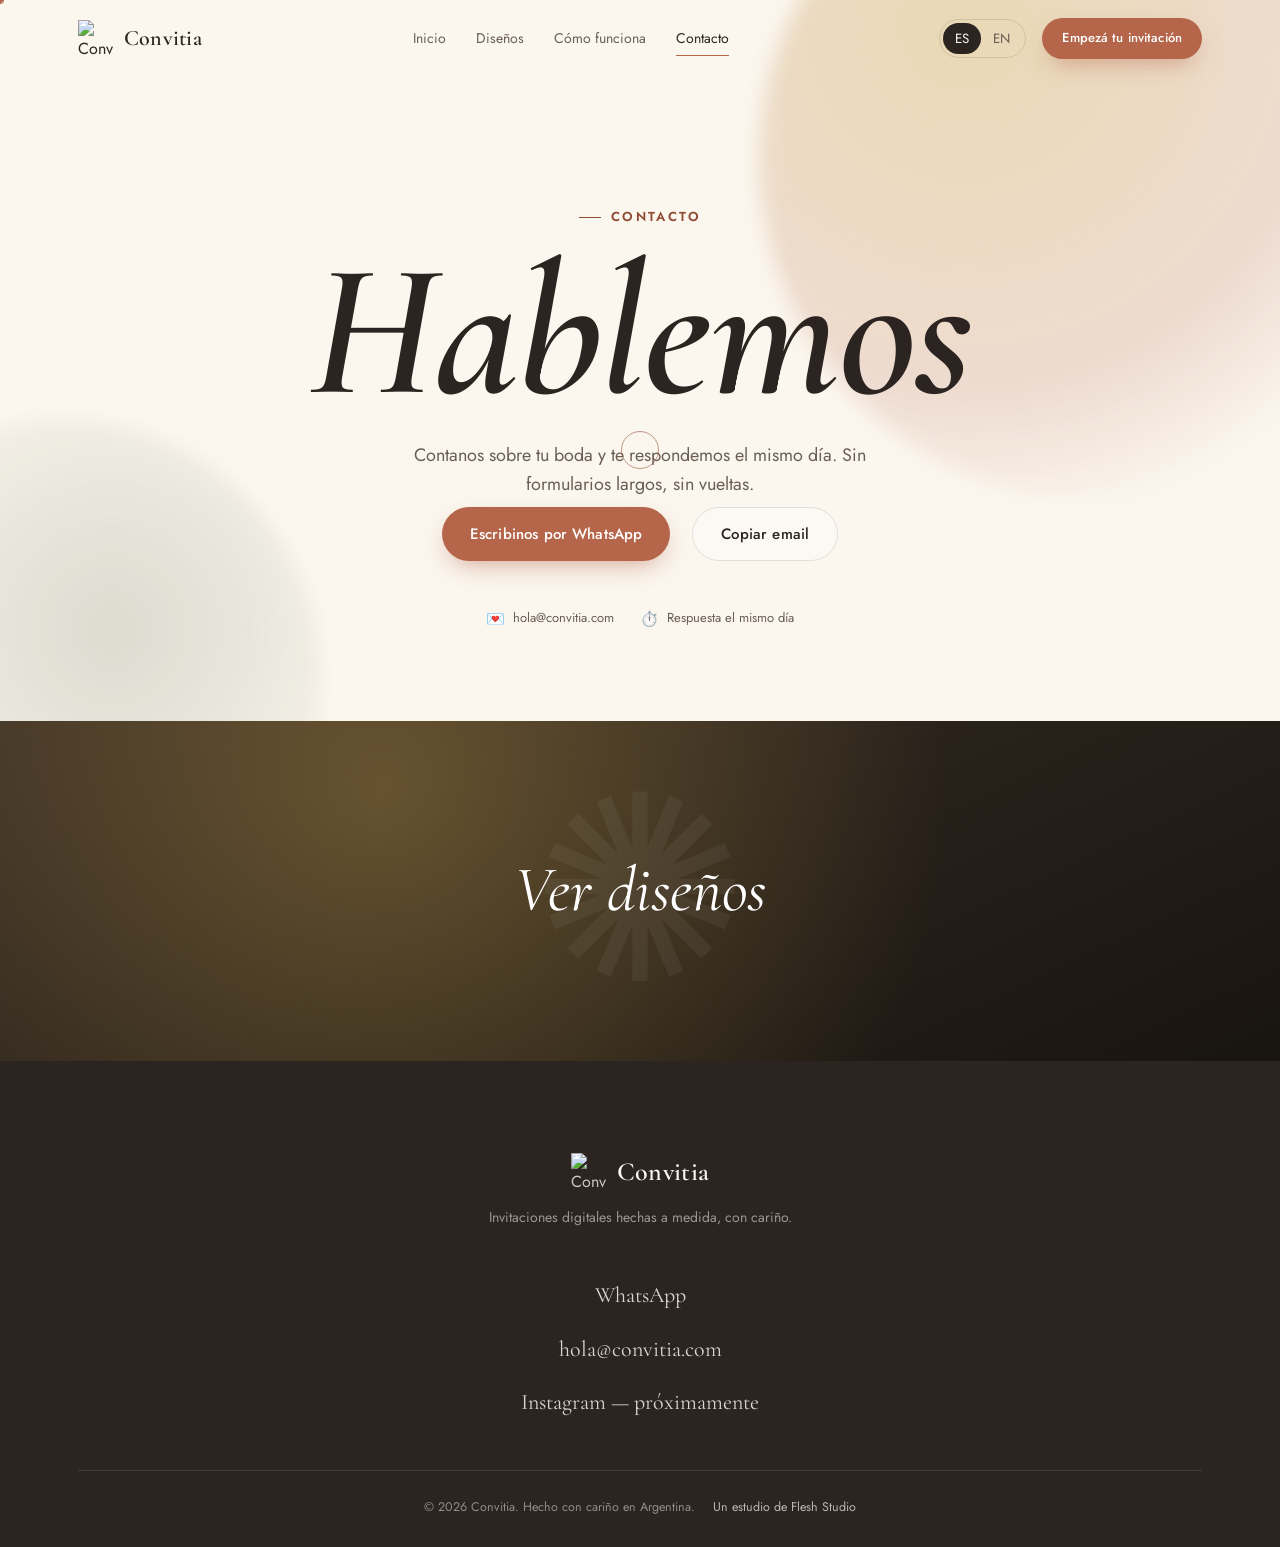
==== contacto/index.html @ 85289134 "Add files via upload" ====
<!doctype html>
<html lang="es">
<head>
<meta charset="UTF-8">
<meta name="viewport" content="width=device-width, initial-scale=1.0">
<title>Contacto — Convitia</title>
<meta name="description" content="Escribinos por WhatsApp o copiá nuestro email para empezar tu invitación digital de boda. / Message us on WhatsApp or copy our email to start your digital wedding invitation.">
<meta name="theme-color" content="#B5654A">
<link rel="icon" href="../assets/logo/convitia-mark.svg" type="image/svg+xml">

<link rel="preconnect" href="https://fonts.googleapis.com">
<link rel="preconnect" href="https://fonts.gstatic.com" crossorigin>
<link href="https://fonts.googleapis.com/css2?family=Cormorant+Garamond:ital,wght@0,400;0,500;0,600;1,500;1,600&family=Jost:wght@300;400;500;600&display=swap" rel="stylesheet">

<link rel="stylesheet" href="../styles.css?v=20260623q">
</head>
<body>

<header class="site-header">
  <div class="container">
    <a href="../index.html" class="brand">
      <img src="../assets/logo/convitia-mark.svg" alt="Convitia" class="brand-mark">
      <span class="brand-word">Convitia</span>
    </a>

    <nav class="main-nav">
      <a href="../index.html"><span data-es>Inicio</span><span data-en hidden>Home</span></a>
      <a href="../disenos/"><span data-es>Diseños</span><span data-en hidden>Designs</span></a>
      <a href="../index.html#como-funciona"><span data-es>Cómo funciona</span><span data-en hidden>How it works</span></a>
      <a href="./" class="active"><span data-es>Contacto</span><span data-en hidden>Contact</span></a>
    </nav>

    <div class="header-actions">
      <div class="lang-toggle">
        <button data-lang-btn="es" class="active">ES</button>
        <button data-lang-btn="en">EN</button>
      </div>
      <a class="btn btn-primary btn-sm" href="https://wa.me/5492944152161?text=Hola!%20Quiero%20crear%20mi%20invitaci%C3%B3n%20digital%20de%20boda%20con%20Convitia" target="_blank" rel="noopener">
        <span data-es>Empezá tu invitación</span><span data-en hidden>Start your invitation</span>
      </a>
      <button class="nav-toggle" aria-label="Menú">
        <span></span>
      </button>
    </div>
  </div>
</header>

<div class="mobile-nav">
  <div class="lang-toggle">
    <button data-lang-btn="es" class="active">ES</button>
    <button data-lang-btn="en">EN</button>
  </div>
  <a href="../index.html"><span data-es>Inicio</span><span data-en hidden>Home</span></a>
  <a href="../disenos/"><span data-es>Diseños</span><span data-en hidden>Designs</span></a>
  <a href="../index.html#incluye"><span data-es>Qué incluye</span><span data-en hidden>What's included</span></a>
  <a href="../index.html#como-funciona"><span data-es>Cómo funciona</span><span data-en hidden>How it works</span></a>
  <a href="../index.html#preguntas"><span data-es>Preguntas</span><span data-en hidden>FAQ</span></a>
  <a href="./"><span data-es>Contacto</span><span data-en hidden>Contact</span></a>
  <a class="btn btn-primary" href="https://wa.me/5492944152161?text=Hola!%20Quiero%20crear%20mi%20invitaci%C3%B3n%20digital%20de%20boda%20con%20Convitia" target="_blank" rel="noopener">
    <span data-es>Empezá tu invitación</span><span data-en hidden>Start your invitation</span>
  </a>
</div>

<main>

  <section class="hero-giant">
    <div class="hero-bg-blob"></div>
    <div class="hero-bg-blob two"></div>
    <div class="container">
      <span class="eyebrow reveal"><span data-es>Contacto</span><span data-en hidden>Contact</span></span>
      <h1 class="giant-word reveal"><span data-es>Hablemos</span><span data-en hidden>Let's talk</span></h1>
      <p class="lede reveal">
        <span data-es>Contanos sobre tu boda y te respondemos el mismo día. Sin formularios largos, sin vueltas.</span>
        <span data-en hidden>Tell us about your wedding and we'll reply the same day. No long forms, no detours.</span>
      </p>
      <div class="hero-cta-row reveal">
        <a class="btn btn-primary" href="https://wa.me/5492944152161?text=Hola!%20Quiero%20crear%20mi%20invitaci%C3%B3n%20digital%20de%20boda%20con%20Convitia" target="_blank" rel="noopener">
          <span data-es>Escribinos por WhatsApp</span><span data-en hidden>Message us on WhatsApp</span>
        </a>
        <button class="btn btn-ghost" data-copy-email="hola@convitia.com">
          <span data-es>Copiar email</span><span data-en hidden>Copy email</span>
        </button>
      </div>
      <div class="hero-trust reveal">
        <div><b>💌</b> <span data-es>hola@convitia.com</span><span data-en hidden>hola@convitia.com</span></div>
        <div><b>⏱️</b> <span data-es>Respuesta el mismo día</span><span data-en hidden>Same-day response</span></div>
      </div>
    </div>
  </section>

  <a class="all-works-teaser bleed reveal" href="../disenos/">
    <span class="teaser-text"><span data-es>Ver diseños</span><span data-en hidden>See designs</span></span>
  </a>

</main>

<footer>
  <div class="container">
    <div class="footer-brand-row">
      <a href="../index.html" class="brand"><img src="../assets/logo/convitia-mark.svg" alt="Convitia" class="brand-mark"><span class="brand-word">Convitia</span></a>
      <p><span data-es>Invitaciones digitales hechas a medida, con cariño.</span><span data-en hidden>Custom digital invitations, made with care.</span></p>
    </div>
    <nav class="footer-links">
      <a href="https://wa.me/5492944152161" target="_blank" rel="noopener">WhatsApp</a>
      <a href="mailto:hola@convitia.com">hola@convitia.com</a>
      <span><span data-es>Instagram — próximamente</span><span data-en hidden>Instagram — coming soon</span></span>
    </nav>
    <div class="footer-bottom">
      <span>© 2026 Convitia. <span data-es>Hecho con cariño en Argentina.</span><span data-en hidden>Made with care in Argentina.</span></span>
      <a href="https://www.flesh-studio.com/" target="_blank" rel="noopener"><span data-es>Un estudio de Flesh Studio</span><span data-en hidden>A Flesh Studio company</span></a>
    </div>
  </div>
</footer>

<script src="../main.js?v=20260623q" defer></script>
</body>
</html>
---- styles.css ----
/* ============================================================
   CONVITIA — Invitaciones digitales de boda
   Stylesheet — Light Editorial Cream archetype
   Structure replicates the Framer "Miles" template's rhythm
   (giant wordmark hero, full-bleed work grid, sticky-label
   sections, fanned card deck, full-bleed teaser, minimal footer)
   ============================================================ */

:root{
  --cream:        #FBF6EE;
  --cream-soft:   #F3EAD9;
  --paper:        #FFFDF9;
  --ink:          #2B2420;
  --ink-soft:     #6B5F55;
  --terracotta:   #B5654A;
  --terracotta-d: #8F4B34;
  --gold:         #C9A24B;
  --gold-soft:    #E4D4A7;
  --sage:         #8A9683;
  --line:         rgba(43,36,32,0.12);

  --font-display: 'Cormorant Garamond', Georgia, serif;
  --font-body:    'Jost', 'Helvetica Neue', Arial, sans-serif;

  --container: 1180px;
  --radius: 18px;
  --ease: cubic-bezier(.16,.84,.32,1);
}

*{ margin:0; padding:0; box-sizing:border-box; }
html{ scroll-behavior:smooth; }
body{
  font-family:var(--font-body);
  background:var(--cream);
  color:var(--ink);
  line-height:1.6;
  -webkit-font-smoothing:antialiased;
  overflow-x:hidden;
}
img,svg{ display:block; max-width:100%; }
a{ color:inherit; text-decoration:none; }
ul{ list-style:none; }
button{ font-family:inherit; cursor:pointer; border:none; background:none; }

.container{ width:100%; max-width:var(--container); margin:0 auto; padding:0 28px; }
.center{ text-align:center; }

/* full-bleed escape hatch — relies on body{overflow-x:hidden} above */
.bleed{ width:100vw; position:relative; left:50%; right:50%; margin-left:-50vw; margin-right:-50vw; }

h1,h2,h3,h4{ font-family:var(--font-display); font-weight:500; line-height:1.12; letter-spacing:.2px; }
.eyebrow{
  font-family:var(--font-body); font-size:13px; letter-spacing:.18em; text-transform:uppercase;
  color:var(--terracotta-d); font-weight:600; display:inline-flex; align-items:center; gap:10px;
}
.eyebrow::before{ content:""; width:22px; height:1px; background:var(--terracotta-d); display:inline-block; }

.lede{ color:var(--ink-soft); font-size:18px; max-width:520px; }

/* ---------- Buttons ---------- */
.btn{
  display:inline-flex; align-items:center; gap:10px; padding:15px 28px; border-radius:999px;
  font-size:15px; font-weight:500; letter-spacing:.01em; transition:transform .35s var(--ease), box-shadow .35s var(--ease), background .3s;
  white-space:nowrap;
}
.btn-primary{ background:var(--terracotta); color:#fff; box-shadow:0 10px 24px -8px rgba(181,101,74,.55); }
.btn-primary:hover{ transform:translateY(-2px); box-shadow:0 16px 30px -8px rgba(181,101,74,.65); }
.btn-ghost{ border:1px solid var(--line); color:var(--ink); background:rgba(255,255,255,.4); }
.btn-ghost:hover{ background:rgba(255,255,255,.85); transform:translateY(-2px); }
.btn-sm{ padding:10px 20px; font-size:13px; }

/* ---------- Header ---------- */
.site-header{
  position:fixed; top:0; left:0; right:0; z-index:100;
  padding:18px 0;
  transition:background .4s var(--ease), padding .4s var(--ease), box-shadow .4s var(--ease);
}
.site-header.scrolled{
  background:rgba(251,246,238,.86); backdrop-filter:blur(14px); -webkit-backdrop-filter:blur(14px);
  padding:12px 0; box-shadow:0 1px 0 var(--line);
}
.site-header .container{ display:flex; align-items:center; justify-content:space-between; gap:18px; }

.brand{ display:flex; align-items:center; gap:10px; }
.brand-mark{ width:36px; height:36px; }
.brand-word{ font-family:var(--font-display); font-size:22px; font-weight:600; letter-spacing:.01em; }

.main-nav{ display:flex; align-items:center; gap:30px; }
.main-nav a{
  font-size:14px; color:var(--ink-soft); position:relative; padding:4px 0; transition:color .25s;
}
.main-nav a:hover, .main-nav a.active{ color:var(--ink); }
.main-nav a::after{
  content:""; position:absolute; left:0; bottom:-2px; width:0; height:1px; background:var(--terracotta);
  transition:width .3s var(--ease);
}
.main-nav a:hover::after, .main-nav a.active::after{ width:100%; }

.header-actions{ display:flex; align-items:center; gap:16px; }
.lang-toggle{
  display:flex; align-items:center; border:1px solid var(--line); border-radius:999px; padding:3px; font-size:12px; font-weight:600;
}
.lang-toggle button{ padding:6px 12px; border-radius:999px; color:var(--ink-soft); transition:background .25s,color .25s; }
.lang-toggle button.active{ background:var(--ink); color:var(--cream); }

.nav-toggle{ display:none; width:38px; height:38px; border-radius:50%; align-items:center; justify-content:center; border:1px solid var(--line); }
.nav-toggle span{ display:block; width:16px; height:1px; background:var(--ink); position:relative; }
.nav-toggle span::before,.nav-toggle span::after{ content:""; position:absolute; left:0; width:16px; height:1px; background:var(--ink); }
.nav-toggle span::before{ top:-5px; } .nav-toggle span::after{ top:5px; }

/* ---------- Custom cursor (desktop / fine-pointer only — added by JS) ---------- */
body.has-custom-cursor, body.has-custom-cursor a, body.has-custom-cursor button{ cursor:none; }
.cursor-dot, .cursor-ring{
  position:fixed; top:0; left:0; border-radius:50%; pointer-events:none; z-index:9999;
  will-change:transform; transform:translate(-50%,-50%);
}
.cursor-dot{ width:7px; height:7px; background:var(--terracotta); transition:opacity .25s, background .25s; }
.cursor-ring{
  width:38px; height:38px; border:1px solid var(--terracotta-d); opacity:.55;
  transition:width .3s var(--ease), height .3s var(--ease), opacity .3s, border-color .3s, background .3s;
}
.cursor-ring.hover{ width:68px; height:68px; opacity:.9; background:rgba(181,101,74,.07); border-color:var(--gold); }
@media (pointer:coarse){ .cursor-dot, .cursor-ring{ display:none !important; } }

/* ---------- Cursor design trail (hero only, fine-pointer) ----------
   As the mouse moves inside the hero, a card pops in just to the RIGHT
   of the cursor (not centered on it) and cycles through Convitia's
   real case + 3 sample styles, leaving a fading trail of designs
   behind the pointer as it moves — showing the variety of
   wedding-invitation designs the service offers. Pure CSS mockups
   (no external images); each card is its own element spawned by
   initCursorGallery in main.js and removed once it fades out. */
.cg-card{
  position:fixed; top:0; left:0; width:178px; pointer-events:none; z-index:80;
  background:var(--paper); border-radius:16px; padding:20px 18px; border:1px solid var(--line);
  box-shadow:0 30px 60px -24px rgba(43,36,32,.4);
  opacity:0; transform:translate(22px, -50%) scale(.88) rotate(3deg);
  transition:opacity .4s var(--ease), transform .4s var(--ease);
}
.cg-card.cg-in{
  opacity:1; transform:translate(22px, -50%) scale(1) rotate(0deg);
}
.cg-card.cg-out{
  opacity:0; transform:translate(46px, -60%) scale(.92) rotate(-3deg);
  transition-duration:.6s;
}
.cg-card .seal{
  width:32px; height:32px; border-radius:50%; display:flex; align-items:center; justify-content:center;
  color:#fff; font-family:var(--font-display); font-size:12px; margin-bottom:10px;
  background:linear-gradient(160deg,var(--terracotta),var(--terracotta-d));
}
.cg-card h4{ font-family:var(--font-display); font-style:italic; font-weight:600; font-size:18px; margin-bottom:4px; }
.cg-card .cg-venue{ font-size:10.5px; letter-spacing:.04em; color:var(--ink-soft); text-transform:uppercase; }
.cg-card .cg-tag{ display:inline-block; margin-top:10px; font-size:10px; letter-spacing:.08em; text-transform:uppercase; color:var(--terracotta-d); font-weight:600; }

.cg-card.style-real .seal{ background:linear-gradient(160deg,#7B1F35,#4c1320); }
.cg-card.style-clasica{ background:linear-gradient(160deg,var(--gold-soft),#fff); }
.cg-card.style-clasica .seal{ background:linear-gradient(160deg,var(--gold),#a87f2e); }
.cg-card.style-moderna{ background:#21201e; border-color:rgba(255,255,255,.1); }
.cg-card.style-moderna h4, .cg-card.style-moderna .cg-tag{ color:#fff; }
.cg-card.style-moderna .cg-venue{ color:rgba(255,255,255,.55); }
.cg-card.style-moderna .seal{ background:#fff; color:#21201e; }
.cg-card.style-boho{ background:linear-gradient(160deg,#fff,var(--cream-soft)); }
.cg-card.style-boho .seal{ background:linear-gradient(160deg,var(--sage),#5f6b58); }

@media (pointer:coarse){ .cg-card{ display:none !important; } }

/* ---------- Hero — giant centered wordmark (Miles-style) ---------- */
.hero-giant{ position:relative; padding:200px 0 90px; overflow:hidden; }
.hero-giant .container{ position:relative; z-index:2; text-align:center; }
.hero-giant .lede{ margin:18px auto 0; }
.hero-giant .hero-cta-row, .hero-giant .hero-trust{ justify-content:center; }

.hero-bg-blob{
  --px:0px; --py:0px;
  position:absolute; top:-180px; right:-160px; width:680px; height:680px; border-radius:50%;
  background:radial-gradient(circle at 30% 30%, rgba(201,162,75,.35), rgba(181,101,74,.18) 55%, transparent 75%);
  filter:blur(10px); animation:float-blob 16s ease-in-out infinite; pointer-events:none;
  transform:translate(var(--px),var(--py));
}
.hero-bg-blob.two{
  top:auto; bottom:-220px; left:-200px; right:auto; width:520px; height:520px;
  background:radial-gradient(circle at 60% 40%, rgba(138,150,131,.28), transparent 70%);
  animation-duration:20s; animation-delay:-4s;
}
/* JS (initHeroParallax) writes --px/--py per-frame on scroll/mousemove; the
   keyframe below reads them via var() so idle float + parallax compose
   instead of fighting over the transform property. */
@keyframes float-blob{
  0%,100%{ transform:translate(var(--px),var(--py)) scale(1); }
  50%{ transform:translate(calc(var(--px) - 30px),calc(var(--py) + 40px)) scale(1.07); }
}

.giant-word{
  font-family:var(--font-display); font-weight:600; font-style:italic;
  font-size:clamp(72px,15vw,190px); line-height:.9; margin:18px 0 24px; color:var(--ink); letter-spacing:-.01em;
}
.giant-word.reveal{ filter:blur(8px); transition:opacity 1s var(--ease), transform 1s var(--ease), filter 1s var(--ease); }
.giant-word.reveal.is-visible{ filter:blur(0); }

.hero-cta-row{ display:flex; align-items:center; gap:22px; margin-top:8px; flex-wrap:wrap; }
.hero-trust{ display:flex; gap:26px; margin-top:46px; flex-wrap:wrap; }
.hero-trust div{ font-size:13px; color:var(--ink-soft); display:flex; align-items:center; gap:8px; }
.hero-trust b{ color:var(--ink); font-family:var(--font-display); font-size:15px; }

/* ---------- Invite-card mockup (reused inside the works grid) ---------- */
.invite-card{
  position:relative; background:var(--paper); border-radius:22px; padding:42px 34px;
  box-shadow:0 40px 80px -30px rgba(43,36,32,.28); border:1px solid var(--line);
  transform:rotate(2.5deg); width:300px;
}
.invite-card .seal{
  width:52px; height:52px; border-radius:50%; background:linear-gradient(160deg,var(--terracotta),var(--terracotta-d));
  display:flex; align-items:center; justify-content:center; color:#fff; font-family:var(--font-display); font-size:18px;
  margin:0 auto 22px; box-shadow:0 8px 20px -6px rgba(181,101,74,.6);
}
.invite-card h3{ text-align:center; font-size:30px; }
.invite-card .names{ text-align:center; font-size:13px; letter-spacing:.18em; text-transform:uppercase; color:var(--ink-soft); margin-top:6px; }
.invite-card hr{ border:none; height:1px; background:var(--line); margin:22px 0; }
.invite-card .detail-row{ display:flex; justify-content:space-between; font-size:12px; color:var(--ink-soft); margin-bottom:8px; }
.invite-card .rsvp-chip{
  margin-top:18px; text-align:center; font-size:12px; padding:10px; border-radius:999px; background:var(--cream-soft); color:var(--ink-soft);
}
.invite-card.mini{ transform:scale(.6) rotate(-3deg); pointer-events:none; }

/* ---------- Marquee ---------- */
.marquee-wrap{ border-top:1px solid var(--line); border-bottom:1px solid var(--line); padding:22px 0; overflow:hidden; background:var(--cream-soft); }
.marquee{ display:flex; align-items:center; gap:48px; white-space:nowrap; animation:marquee 26s linear infinite; width:max-content; }
.marquee[hidden]{ display:none; }
.marquee .tag{ font-family:var(--font-display); font-style:italic; font-size:20px; color:var(--ink-soft); display:inline-flex; align-items:center; gap:48px; }
.marquee .tag::after{ content:"✺"; color:var(--gold); font-size:14px; }
@keyframes marquee{ from{ transform:translateX(0); } to{ transform:translateX(-50%); } }

/* ---------- Section generic ---------- */
section{ padding:120px 0; position:relative; }
.section-head{ max-width:640px; margin-bottom:64px; }
.section-head h2{ font-size:clamp(30px,3.6vw,44px); margin-top:16px; }
.section-head .lede{ margin-top:16px; }
.section-head.center{ margin-left:auto; margin-right:auto; text-align:center; }

/* ---------- Page intro (lightweight heading for /disenos/, /contacto/) ---------- */
.page-intro{ padding:170px 0 50px; }
.page-intro h1{ font-size:clamp(38px,5.2vw,62px); margin:16px 0 14px; }
.page-intro .lede{ margin-top:4px; }

/* ---------- Works grid — full-bleed (Miles "Works" page pattern) ---------- */
.works-section{ padding-bottom:0; }
.works-grid{ display:grid; grid-template-columns:repeat(2,1fr); gap:2px; background:var(--ink); perspective:1200px; }
.work-tile{
  position:relative; aspect-ratio:1.15; display:flex; align-items:flex-end; overflow:hidden;
  transition:transform .35s var(--ease); transform-style:preserve-3d; will-change:transform;
}
.work-tile::after{
  content:""; position:absolute; inset:0; z-index:1;
  background:linear-gradient(to top, rgba(0,0,0,.62), transparent 55%);
}
.work-visual, .work-ornament{
  position:absolute; inset:0; display:flex; align-items:center; justify-content:center;
  transition:transform .6s var(--ease);
}
.work-ornament{ font-size:140px; opacity:.16; color:#fff; }
.work-tile:hover .work-visual, .work-tile:hover .work-ornament{ transform:scale(1.07); }
.work-name{
  position:relative; z-index:2; font-family:var(--font-display); font-style:italic;
  font-size:clamp(22px,3vw,36px); color:#fff; padding:0 0 26px 30px;
}
.work-tag{
  position:absolute; right:28px; bottom:32px; z-index:2; font-size:11.5px; font-weight:600;
  letter-spacing:.04em; color:#fff; text-align:right; max-width:170px; text-transform:uppercase;
}

.thumb-real{ background:linear-gradient(155deg,#7B1F35,#4c1320); }
.thumb-1{ background:linear-gradient(155deg,var(--gold-soft),var(--gold)); }
.thumb-2{ background:linear-gradient(155deg,#2B2420,#534840); }
.thumb-3{ background:linear-gradient(155deg,var(--sage),#5f6b58); }

/* ---------- Full-bleed type break ---------- */
.type-break{ background:var(--ink); color:var(--cream); padding:100px 0; text-align:center; }
.type-break p{ font-family:var(--font-display); font-style:italic; font-weight:500; font-size:clamp(26px,4vw,52px); max-width:900px; margin:0 auto; line-height:1.3; }
.type-break em{ color:var(--gold); font-style:italic; }

/* ---------- Sticky-label sections (Miles Capabilities/Process pattern) ---------- */
.sticky-grid{ display:grid; grid-template-columns:.85fr 1.15fr; gap:60px; align-items:start; }
.sticky-grid.mirror{ grid-template-columns:1.15fr .85fr; }
.sticky-label{ position:sticky; top:140px; }
.sticky-list{ display:flex; flex-direction:column; }
.sticky-row{ display:flex; gap:24px; padding:26px 0; border-bottom:1px solid var(--line); }
.sticky-row:first-child{ border-top:1px solid var(--line); }
.row-num{ font-family:var(--font-display); font-size:14px; color:var(--gold); letter-spacing:.1em; flex-shrink:0; padding-top:4px; }
.sticky-row h3{ font-size:19px; margin-bottom:6px; }
.sticky-row p{ color:var(--ink-soft); font-size:14.5px; }

/* ---------- Stats band ---------- */
.stats-band{ background:var(--ink); padding:0; }
.stats-grid{ display:grid; grid-template-columns:repeat(4,1fr); max-width:var(--container); margin:0 auto; }
.stats-grid div{ padding:60px 30px; text-align:center; border-right:1px solid rgba(251,246,238,.14); }
.stats-grid div:last-child{ border-right:none; }
.stats-grid b{ display:block; font-family:var(--font-display); font-size:40px; color:var(--gold); }
.stats-grid span{ font-size:12px; letter-spacing:.08em; text-transform:uppercase; color:rgba(251,246,238,.65); margin-top:8px; display:block; }

/* ---------- Designs — flat drag-fan, drag to spin ----------
   The 4 cards sit flat in a fan — all 4 always visible, tilted via
   rotateY, never hidden behind one another (matches the reference's
   look). Each card's transform/opacity/z-index is a pure function of
   its own slot value (see initDesignsBook in main.js) — no shared
   parent transform, no per-card transform set here in CSS. With only
   4 real cards and no spares waiting off-screen, a flat layout that
   spins forever has exactly one seam per card per revolution; it's
   made invisible by fading opacity to exactly 0 right at the seam, so
   the one frame a card's position jumps, it can't be seen. */
.book-deck{
  position:relative; width:100%; max-width:920px; height:320px; margin:54px auto 0;
  touch-action:none; user-select:none; perspective:1200px;
}
.book-track{
  position:absolute; inset:0;
}
.book-card{
  position:absolute; top:50%; left:50%; width:230px; height:260px; margin:0;
  display:flex; flex-direction:column; align-items:center; justify-content:center;
  background:var(--paper); border:1px solid var(--line); border-radius:var(--radius);
  box-shadow:0 30px 60px -24px rgba(43,36,32,.35); text-align:center; padding:26px 20px;
  cursor:grab; text-decoration:none; color:var(--ink); backface-visibility:hidden;
  transition:transform .5s var(--ease);
  will-change:transform;
}
.book-deck.is-dragging .book-card{ transition:none; cursor:grabbing; }
.book-card .invite-card.mini{ transform:scale(.55); margin-bottom:-6px; }
.book-ornament{ font-size:64px; color:var(--gold); opacity:.6; margin-bottom:8px; }
.book-card h3{ font-size:19px; margin:6px 0; }
.book-tag{ font-size:11px; letter-spacing:.06em; text-transform:uppercase; color:var(--terracotta-d); font-weight:600; margin-top:6px; }
.book-card.style-real .book-tag{ color:#7B1F35; }
.book-hint{ text-align:center; margin-top:18px; font-size:12.5px; letter-spacing:.04em; color:var(--ink-soft); }

/* ---------- CTA band — full-bleed ---------- */
.cta-band{
  background:linear-gradient(155deg,var(--terracotta),var(--terracotta-d)); color:#fff; padding:90px 0;
  text-align:center; overflow:hidden;
}
.cta-band::after{ content:"✺"; position:absolute; right:-10px; bottom:-60px; font-size:240px; color:rgba(255,255,255,.08); }
.cta-band h2{ color:#fff; font-size:clamp(28px,3.6vw,42px); max-width:680px; margin:0 auto 30px; position:relative; z-index:2; }
.cta-band .btn-ghost{ background:#fff; color:var(--terracotta-d); border:none; position:relative; z-index:2; }

/* ---------- FAQ ---------- */
.faq-list{ border-top:1px solid var(--line); }
.faq-item{ border-bottom:1px solid var(--line); }
.faq-q{
  display:flex; align-items:center; justify-content:space-between; gap:20px; padding:24px 4px; font-size:17px;
  font-family:var(--font-display); width:100%; text-align:left; color:var(--ink);
}
.faq-q .plus{ font-size:20px; color:var(--terracotta); transition:transform .35s var(--ease); flex-shrink:0; }
.faq-item.open .faq-q .plus{ transform:rotate(45deg); }
.faq-a{ max-height:0; overflow:hidden; transition:max-height .4s var(--ease); }
.faq-a p{ padding:0 4px 24px; color:var(--ink-soft); font-size:14.5px; max-width:680px; }

/* ---------- All-works teaser (Miles "All works" pattern) ---------- */
.all-works-teaser{
  display:flex; align-items:center; justify-content:center; height:340px; position:relative; overflow:hidden;
  background:radial-gradient(circle at 30% 20%, rgba(201,162,75,.35), transparent 60%), linear-gradient(155deg,#3a2f26,#181410);
}
.all-works-teaser::before{ content:"✺"; position:absolute; font-size:260px; color:rgba(255,255,255,.05); }
.teaser-text{ position:relative; z-index:2; font-family:var(--font-display); font-style:italic; font-size:clamp(32px,5vw,64px); color:#fff; transition:transform .4s var(--ease); }
.all-works-teaser:hover .teaser-text{ transform:scale(1.05); }

/* ---------- Footer — minimal, stacked links (Miles pattern) ---------- */
footer{ background:var(--ink); color:rgba(251,246,238,.78); padding:90px 0 30px; text-align:center; }
.footer-brand-row{ display:flex; flex-direction:column; align-items:center; gap:14px; margin-bottom:50px; }
.footer-brand-row .brand-word{ color:var(--cream); font-size:26px; }
.footer-brand-row p{ font-size:14px; color:rgba(251,246,238,.55); }
.footer-links{ display:flex; flex-direction:column; align-items:center; gap:18px; margin-bottom:50px; }
.footer-links a, .footer-links span{ font-family:var(--font-display); font-size:22px; color:rgba(251,246,238,.85); }
.footer-links a:hover{ color:var(--gold); }
.footer-bottom{ display:flex; justify-content:center; gap:18px; padding-top:26px; border-top:1px solid rgba(251,246,238,.12); font-size:12.5px; color:rgba(251,246,238,.5); flex-wrap:wrap; }
.footer-bottom a{ color:rgba(251,246,238,.7); }

/* ---------- Reveal animations ---------- */
.reveal{ opacity:0; transform:translateY(24px); transition:opacity .8s var(--ease), transform .8s var(--ease); }
.reveal.is-visible{ opacity:1; transform:none; }
.reveal[data-split]{ opacity:1; transform:none; } /* defensive: never hide content if JS fails */

/* ---------- Cascade stagger for repeated items (sticky rows, value cards,
   stat columns, FAQ entries) — each item's reveal fires a touch later than
   the one before it, instead of a flat all-at-once fade. ---------- */
.sticky-row:nth-child(1){ transition-delay:.02s; } .sticky-row:nth-child(2){ transition-delay:.08s; }
.sticky-row:nth-child(3){ transition-delay:.14s; } .sticky-row:nth-child(4){ transition-delay:.20s; }
.sticky-row:nth-child(5){ transition-delay:.26s; } .sticky-row:nth-child(6){ transition-delay:.32s; }
.sticky-row:nth-child(7){ transition-delay:.38s; } .sticky-row:nth-child(8){ transition-delay:.44s; }
.faq-item:nth-child(1){ transition-delay:.02s; } .faq-item:nth-child(2){ transition-delay:.07s; }
.faq-item:nth-child(3){ transition-delay:.12s; } .faq-item:nth-child(4){ transition-delay:.17s; }
.faq-item:nth-child(5){ transition-delay:.22s; } .faq-item:nth-child(6){ transition-delay:.27s; }
.faq-item:nth-child(7){ transition-delay:.32s; }
.stats-grid div:nth-child(1){ transition-delay:.02s; } .stats-grid div:nth-child(2){ transition-delay:.1s; }
.stats-grid div:nth-child(3){ transition-delay:.18s; } .stats-grid div:nth-child(4){ transition-delay:.26s; }

/* ---------- i18n ----------
   Bilingual content uses the native [hidden] attribute (toggled via main.js).
   [data-en] elements ship with `hidden` in the markup so Spanish shows by
   default even if JS fails to load (rule: hardcode content, JS only enriches). */
[data-es], [data-en]{ }

/* ---------- Responsive ---------- */
@media (max-width:980px){
  .sticky-grid, .sticky-grid.mirror{ grid-template-columns:1fr; gap:36px; }
  .sticky-label{ position:static; top:auto; }
  .sticky-grid.mirror .sticky-label{ order:-1; }
  .stats-grid{ grid-template-columns:repeat(2,1fr); }
  .stats-grid div:nth-child(2n){ border-right:none; }
  .stats-grid div:nth-child(3), .stats-grid div:nth-child(4){ border-bottom:none; }
  .stats-grid div:nth-child(1), .stats-grid div:nth-child(2){ border-bottom:1px solid rgba(251,246,238,.14); }
}
@media (max-width:720px){
  .main-nav, .header-actions .btn{ display:none; }
  .nav-toggle{ display:flex; }
  .works-grid{ grid-template-columns:1fr; }
  .work-tile{ aspect-ratio:1.3; }
  .book-deck{ height:260px; }
  .book-card{ width:150px; height:200px; padding:18px 14px; }
  .book-card .invite-card.mini{ transform:scale(.4); margin-bottom:-4px; }
  .book-ornament{ font-size:48px; }
  .cta-band{ padding:60px 28px; }
  section{ padding:80px 0; }
  .hero-giant{ padding:150px 0 60px; }
  .footer-links a, .footer-links span{ font-size:18px; }
  .all-works-teaser{ height:240px; }
}

/* Mobile nav drawer */
.mobile-nav{
  position:fixed; inset:0; background:var(--cream); z-index:99; padding:120px 32px 40px; display:none; flex-direction:column; gap:26px; overflow-y:auto;
}
.mobile-nav.open{ display:flex; }
.mobile-nav a{ font-family:var(--font-display); font-size:24px; }
.mobile-nav .lang-toggle{ align-self:flex-start; }
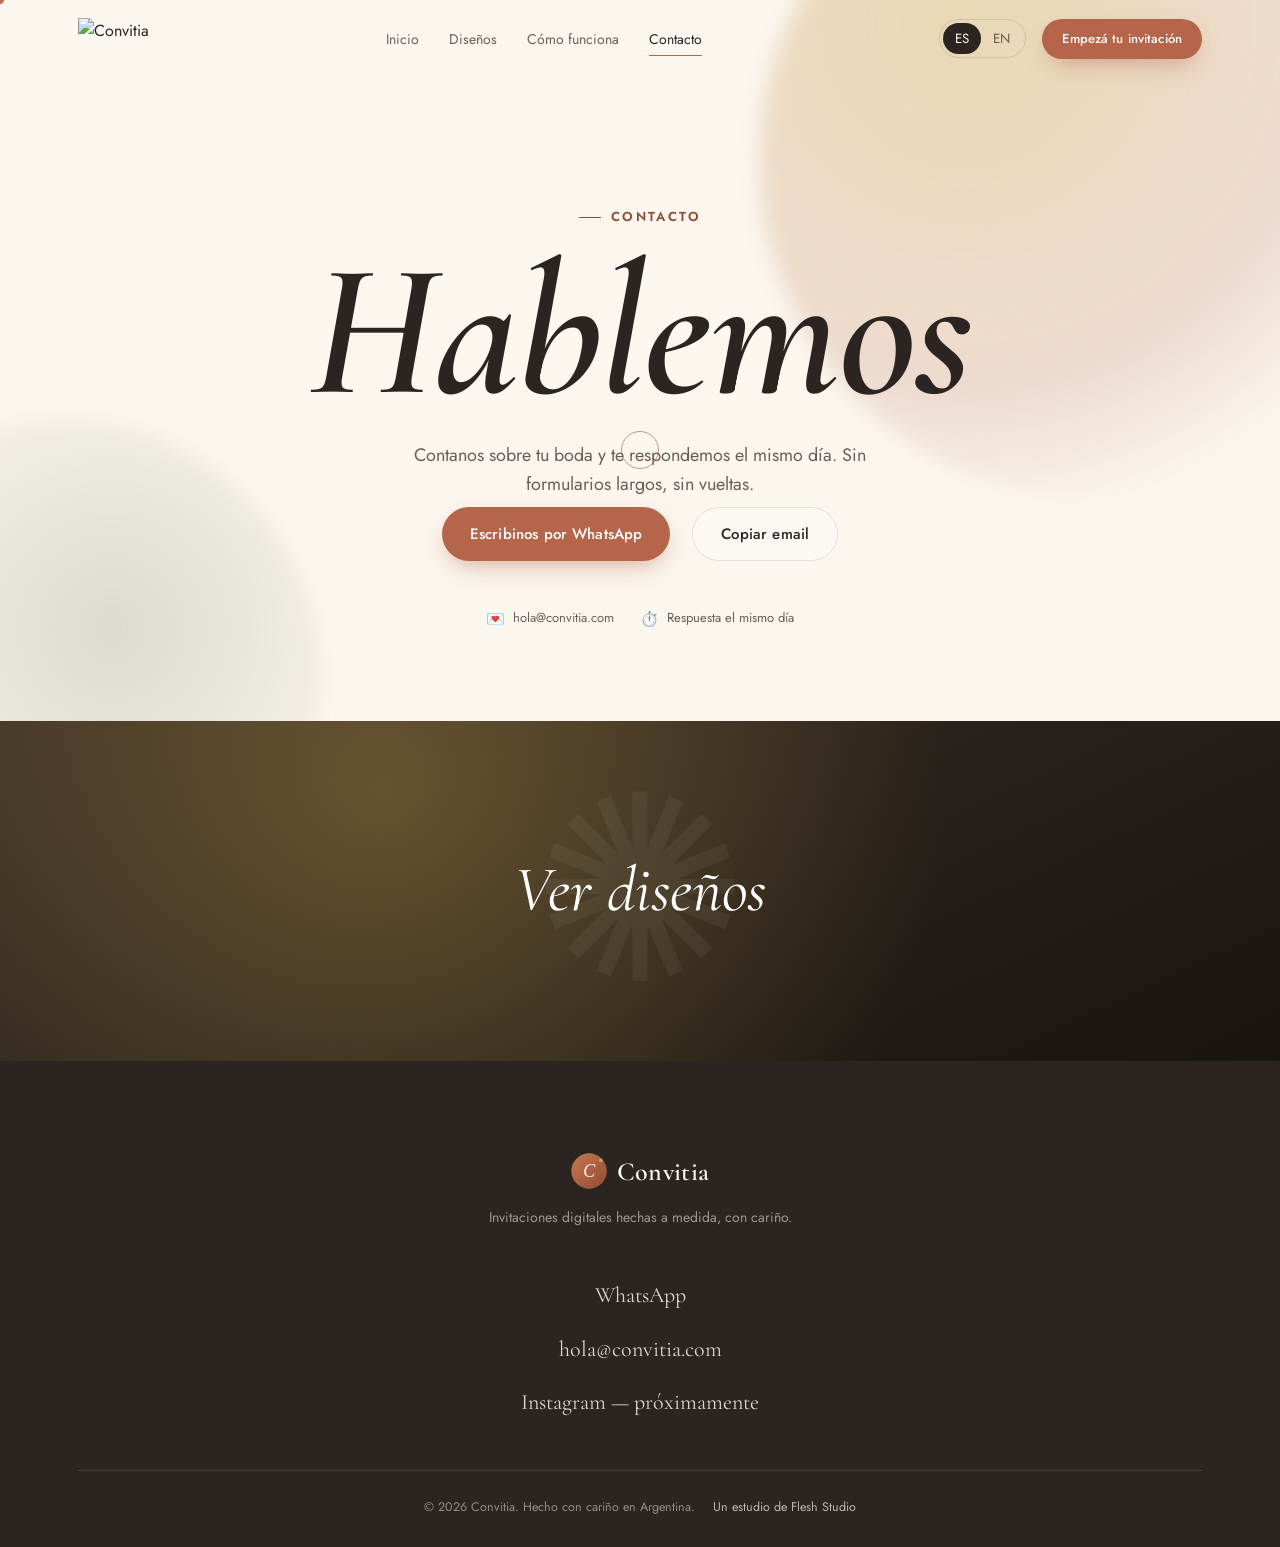
==== commit f8677362: "Add files via upload" ====
--- a/contacto/index.html
+++ b/contacto/index.html
@@ -12,15 +12,14 @@
 <link rel="preconnect" href="https://fonts.gstatic.com" crossorigin>
 <link href="https://fonts.googleapis.com/css2?family=Cormorant+Garamond:ital,wght@0,400;0,500;0,600;1,500;1,600&family=Jost:wght@300;400;500;600&display=swap" rel="stylesheet">
 
-<link rel="stylesheet" href="../styles.css?v=20260623q">
+<link rel="stylesheet" href="../styles.css?v=20260627g">
 </head>
 <body>
 
 <header class="site-header">
   <div class="container">
     <a href="../index.html" class="brand">
-      <img src="../assets/logo/convitia-mark.svg" alt="Convitia" class="brand-mark">
-      <span class="brand-word">Convitia</span>
+      <img src="../assets/logo/logo1.svg?v=20260627g" alt="Convitia" class="brand-logo">
     </a>
 
     <nav class="main-nav">
--- a/styles.css
+++ b/styles.css
@@ -84,6 +84,7 @@
 .brand{ display:flex; align-items:center; gap:10px; }
 .brand-mark{ width:36px; height:36px; }
 .brand-word{ font-family:var(--font-display); font-size:22px; font-weight:600; letter-spacing:.01em; }
+.brand-logo{ height:42px; width:auto; display:block; }
 
 .main-nav{ display:flex; align-items:center; gap:30px; }
 .main-nav a{
@@ -203,6 +204,95 @@
 .hero-trust div{ font-size:13px; color:var(--ink-soft); display:flex; align-items:center; gap:8px; }
 .hero-trust b{ color:var(--ink); font-family:var(--font-display); font-size:15px; }
 
+/* ---------- Hero split — 2-column homepage hero (copy left / phone showcase
+   right). Scoped under .hero-split so contacto/index.html's plain
+   single-column .hero-giant (centered, no grid) is untouched — only the
+   homepage section carries the extra .hero-split class. ---------- */
+.hero-split .container.hero-grid{
+  text-align:left; display:grid; grid-template-columns:1fr .92fr; gap:48px; align-items:center;
+}
+.hero-split .hero-left{ max-width:560px; }
+.hero-split .lede{ margin:18px 0 0; }
+.hero-split .hero-cta-row{ justify-content:flex-start; }
+.hero-split .hero-trust{ justify-content:flex-start; margin-top:28px; }
+.hero-split .giant-word{
+  font-size:clamp(34px,4vw,54px); line-height:1.16; margin:14px 0 18px; letter-spacing:0; font-style:normal;
+}
+.hl-accent{ color:var(--terracotta-d); }
+
+.type-cursor{
+  display:inline-block; width:2px; height:.85em; margin-left:5px; background:var(--terracotta);
+  vertical-align:-2px; animation:type-blink 1s step-end infinite;
+}
+@keyframes type-blink{ 0%,50%{ opacity:1; } 50.01%,100%{ opacity:0; } }
+
+/* PLACEHOLDER review badge — see matching HTML comment. Convitia has no
+   Google Business listing yet, so this rating isn't real; not a live
+   link. Swap copy + add the real href once a listing exists. */
+.reviews-badge{
+  display:inline-flex; align-items:center; gap:8px; margin:22px 0 4px; padding:9px 16px 9px 10px;
+  background:var(--paper); border:1px solid var(--line); border-radius:999px; font-size:13px; color:var(--ink-soft);
+}
+.reviews-badge-g{ width:16px; height:16px; flex-shrink:0; }
+.reviews-badge b{ color:var(--ink); font-family:var(--font-display); font-size:14px; }
+.reviews-stars{ color:var(--gold); font-size:11px; letter-spacing:1px; }
+.reviews-label{ color:var(--ink-soft); }
+
+.hero-right{ display:flex; align-items:center; justify-content:center; }
+
+/* ---------- Interactive image accordion — hero right panel ----------
+   Replaces the earlier Three.js flying-card scene: Dave pointed at a
+   different 21st.dev reference (interactive-image-accordion) and asked
+   to match that effect instead. Self-contained dark panel living inside
+   .hero-right (the light left column with copy/CTAs is untouched).
+   Pure CSS: a flex row of panels where the .active one gets a much
+   larger flex-grow, animated by the browser's normal flex-grow
+   transition — no WebGL/canvas needed. The tiny JS in initAccGallery()
+   (main.js) just moves the .active class on hover/click/focus. */
+.acc-stage{
+  position:relative; max-width:480px; width:100%; height:480px; margin:0 auto;
+  border-radius:28px; overflow:hidden; padding:14px;
+  background:radial-gradient(circle at 50% 32%, #2b2420, #120f0d 78%);
+  box-shadow:0 40px 80px -28px rgba(43,36,32,.5);
+}
+.acc-tag{
+  position:absolute; top:22px; left:50%; z-index:5; transform:translateX(-50%);
+  font-family:var(--font-display); font-style:italic; font-size:14px; letter-spacing:.02em;
+  color:rgba(251,246,238,.55); white-space:nowrap; pointer-events:none;
+}
+.acc-row{ display:flex; align-items:stretch; gap:8px; width:100%; height:100%; }
+.acc-panel{
+  position:relative; flex:1 1 0; min-width:0; height:100%;
+  border:none; padding:0; cursor:pointer; border-radius:18px; overflow:hidden;
+  transition:flex-grow .65s var(--ease);
+}
+.acc-panel.active{ flex-grow:5; }
+.acc-panel.c1, .acc-panel.c5{ background:linear-gradient(160deg, #7B2238, #3c0f1a); color:#FBF3EC; }
+.acc-panel.c2{ background:linear-gradient(160deg, #FAF3EA, #F1E4CC); color:#3a2f28; }
+.acc-panel.c3{ background:linear-gradient(160deg, #F4F2EE, #E5DFD4); color:#181410; }
+.acc-panel.c4{ background:linear-gradient(160deg, #FBF6EE, #F0E9DC); color:#3a2f28; }
+
+.acc-vert{
+  position:absolute; left:50%; top:50%; transform:translate(-50%,-50%) rotate(-90deg);
+  white-space:nowrap; font-family:var(--font-display); font-style:italic;
+  font-size:15px; letter-spacing:.02em; color:inherit; opacity:.85;
+  transition:opacity .3s ease; pointer-events:none;
+}
+.acc-panel.active .acc-vert{ opacity:0; }
+
+.acc-info{
+  position:absolute; left:0; right:0; bottom:0; padding:22px 22px 24px;
+  display:flex; flex-direction:column; gap:5px; color:inherit; opacity:0;
+  transition:opacity .35s ease .12s; pointer-events:none;
+}
+.acc-panel.active .acc-info{ opacity:1; }
+.acc-info-label{
+  font-family:var(--font-body); font-size:11px; letter-spacing:.12em;
+  text-transform:uppercase; opacity:.65; white-space:nowrap;
+}
+.acc-info-name{ font-family:var(--font-display); font-style:italic; font-size:25px; white-space:nowrap; }
+.acc-info-date{ font-family:var(--font-body); font-size:12px; opacity:.8; white-space:nowrap; }
+
 /* ---------- Invite-card mockup (reused inside the works grid) ---------- */
 .invite-card{
   position:relative; background:var(--paper); border-radius:22px; padding:42px 34px;
@@ -407,6 +497,8 @@
   .stats-grid div:nth-child(2n){ border-right:none; }
   .stats-grid div:nth-child(3), .stats-grid div:nth-child(4){ border-bottom:none; }
   .stats-grid div:nth-child(1), .stats-grid div:nth-child(2){ border-bottom:1px solid rgba(251,246,238,.14); }
+  .hero-split .container.hero-grid{ grid-template-columns:1fr; gap:30px; }
+  .hero-split .hero-left{ max-width:none; }
 }
 @media (max-width:720px){
   .main-nav, .header-actions .btn{ display:none; }
@@ -422,6 +514,13 @@
   .hero-giant{ padding:150px 0 60px; }
   .footer-links a, .footer-links span{ font-size:18px; }
   .all-works-teaser{ height:240px; }
+  .acc-stage{ height:340px; max-width:300px; padding:10px; }
+  .acc-info{ padding:14px 14px 16px; }
+  .acc-info-name{ font-size:19px; }
+  .acc-vert{ font-size:13px; }
+  .hero-split .giant-word{ font-size:clamp(28px,7vw,38px); }
+  .hero-split .hero-cta-row, .hero-split .hero-trust{ justify-content:flex-start; }
+  .reviews-badge{ font-size:12px; flex-wrap:wrap; }
 }
 
 /* Mobile nav drawer */
